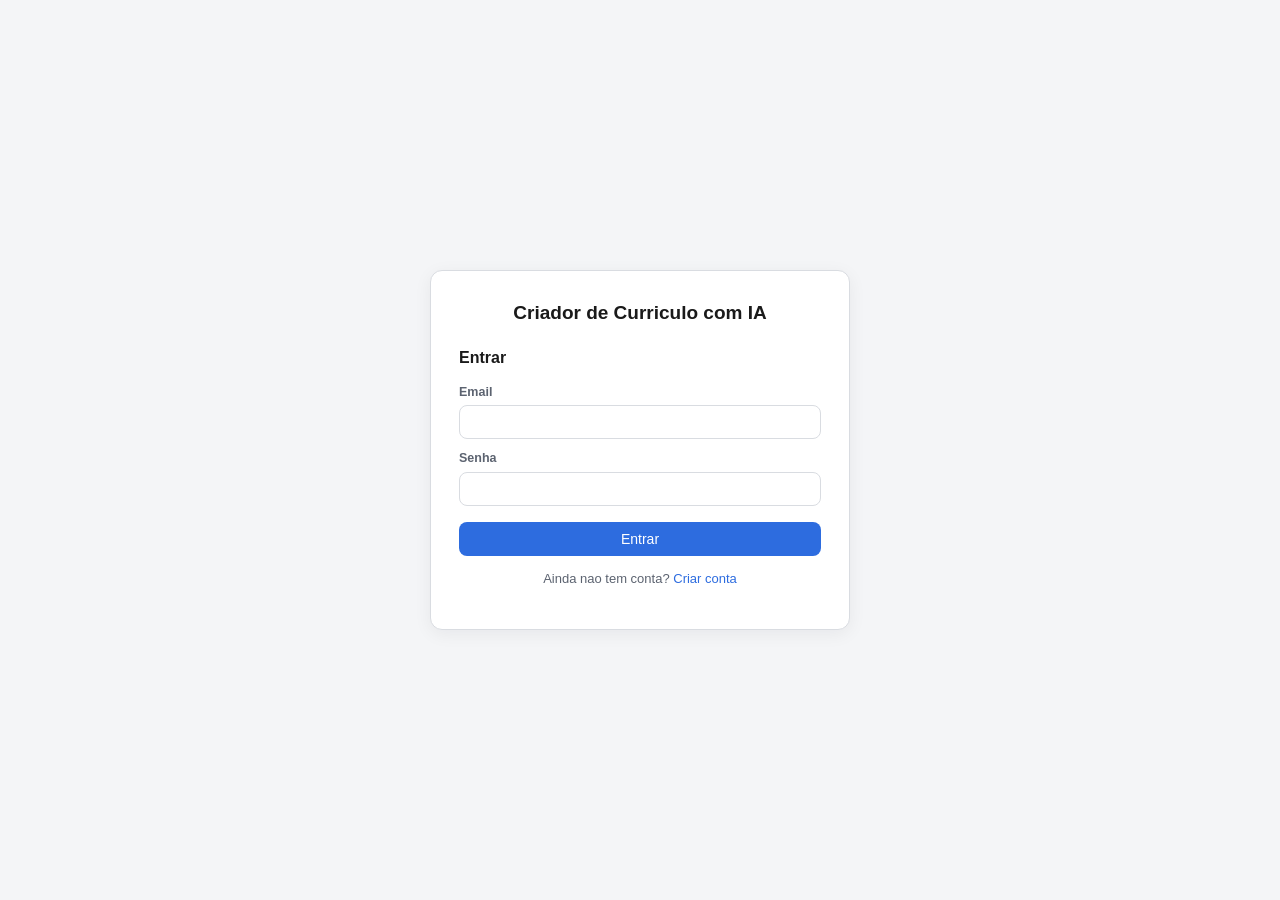
==== frontend/index.html @ e529e955 "Implementa IA para sugestão de textos e categorias e cria frontend" ====
<!DOCTYPE html>
<html lang="pt-BR">
<head>
<meta charset="utf-8">
<meta name="viewport" content="width=device-width, initial-scale=1">
<title>Criador de Curriculo com IA</title>
<link rel="stylesheet" href="style.css">
</head>
<body>

<!-- ===================== TELA DE LOGIN / REGISTRO ===================== -->
<div id="tela-auth" class="tela-auth">
  <div class="cartao-auth">
    <h1>Criador de Curriculo com IA</h1>

    <div id="auth-erro" class="mensagem-erro" hidden></div>

    <form id="form-login">
      <h2>Entrar</h2>
      <label>Email
        <input type="email" id="login-email" required autocomplete="username">
      </label>
      <label>Senha
        <input type="password" id="login-senha" required autocomplete="current-password">
      </label>
      <button type="submit">Entrar</button>
      <p class="troca-form">Ainda nao tem conta? <a href="#" id="ir-para-registro">Criar conta</a></p>
    </form>

    <form id="form-registro" hidden>
      <h2>Criar conta</h2>
      <label>Email
        <input type="email" id="registro-email" required autocomplete="username">
      </label>
      <label>Senha (minimo 6 caracteres)
        <input type="password" id="registro-senha" required minlength="6" autocomplete="new-password">
      </label>
      <button type="submit">Criar conta</button>
      <p class="troca-form">Ja tem conta? <a href="#" id="ir-para-login">Entrar</a></p>
    </form>
  </div>
</div>

<div id="toast" class="toast" hidden></div>

<script src="comum.js"></script>
<script src="login.js"></script>
</body>
</html>
---- frontend/style.css ----
:root {
  --cor-fundo: #f4f5f7;
  --cor-texto: #1a1a1a;
  --cor-texto-suave: #5c6370;
  --cor-borda: #d9dce1;
  --cor-primaria: #2d6cdf;
  --cor-primaria-escura: #1f52b0;
  --cor-perigo: #c0392b;
  --cor-sucesso: #1f8a4c;
  --cor-cartao: #ffffff;
  --raio: 8px;
  font-family: -apple-system, "Segoe UI", Roboto, Helvetica, Arial, sans-serif;
}

* {
  box-sizing: border-box;
}

body {
  margin: 0;
  background: var(--cor-fundo);
  color: var(--cor-texto);
  font-size: 14px;
  line-height: 1.45;
}

h1, h2, h3 {
  margin: 0 0 8px 0;
}

button {
  cursor: pointer;
  font-family: inherit;
  font-size: 14px;
  border-radius: var(--raio);
  border: 1px solid transparent;
  padding: 8px 14px;
  background: var(--cor-primaria);
  color: white;
  transition: background 0.15s ease;
}

button:hover {
  background: var(--cor-primaria-escura);
}

button:disabled {
  opacity: 0.6;
  cursor: not-allowed;
}

button.botao-secundario {
  background: white;
  color: var(--cor-texto);
  border: 1px solid var(--cor-borda);
}

button.botao-secundario:hover {
  background: #eef0f3;
}

button.botao-perigo {
  background: white;
  color: var(--cor-perigo);
  border: 1px solid #e6b6ae;
}

button.botao-perigo:hover {
  background: #fbeceb;
}

button.botao-ia {
  background: #6d3fc0;
}

button.botao-ia:hover {
  background: #572f9c;
}

button.botao-texto {
  background: none;
  border: none;
  color: var(--cor-primaria);
  padding: 4px 6px;
}

button.botao-texto:hover {
  background: #eaf1fc;
}

input, textarea, select {
  font-family: inherit;
  font-size: 14px;
  padding: 8px 10px;
  border: 1px solid var(--cor-borda);
  border-radius: var(--raio);
  width: 100%;
  background: white;
  color: var(--cor-texto);
}

input:focus, textarea:focus, select:focus {
  outline: 2px solid var(--cor-primaria);
  outline-offset: 1px;
}

label {
  display: block;
  font-size: 12.5px;
  font-weight: 600;
  color: var(--cor-texto-suave);
  margin-bottom: 10px;
}

label > input, label > textarea, label > select {
  margin-top: 4px;
  font-weight: normal;
  color: var(--cor-texto);
}

.campo-ajuda {
  font-size: 11px;
  color: var(--cor-texto-suave);
  font-weight: 400;
  margin-top: 3px;
}

textarea {
  resize: vertical;
}

.mensagem-erro {
  background: #fbeceb;
  color: var(--cor-perigo);
  border: 1px solid #e6b6ae;
  border-radius: var(--raio);
  padding: 8px 10px;
  font-size: 13px;
  margin-bottom: 12px;
}

.mensagem-ok {
  background: #eafaf0;
  color: var(--cor-sucesso);
  border: 1px solid #b7e3c6;
  border-radius: var(--raio);
  padding: 8px 10px;
  font-size: 13px;
  margin-bottom: 12px;
}

/* ---------- tela de autenticacao ---------- */

.tela-auth {
  min-height: 100vh;
  display: flex;
  align-items: center;
  justify-content: center;
  padding: 24px;
}

.cartao-auth {
  background: var(--cor-cartao);
  border: 1px solid var(--cor-borda);
  border-radius: 12px;
  padding: 28px;
  width: 100%;
  max-width: 420px;
  box-shadow: 0 4px 18px rgba(20, 24, 33, 0.06);
}

.cartao-auth h1 {
  font-size: 19px;
  text-align: center;
  margin-bottom: 20px;
}

.cartao-auth h2 {
  font-size: 16px;
  margin-bottom: 14px;
}

.cartao-auth button[type="submit"] {
  width: 100%;
  margin-top: 6px;
}

.troca-form {
  text-align: center;
  font-size: 13px;
  color: var(--cor-texto-suave);
  margin-top: 14px;
}

.troca-form a {
  color: var(--cor-primaria);
  text-decoration: none;
}

.texto-ajuda {
  font-size: 13px;
  color: var(--cor-texto-suave);
  margin-bottom: 16px;
}

.container-criar-curriculo {
  min-height: calc(100vh - 56px);
  display: flex;
  align-items: center;
  justify-content: center;
  padding: 24px;
}

.container-criar-curriculo .cartao-auth {
  max-width: 520px;
}

/* ---------- topo do app ---------- */

.topo {
  height: 56px;
  background: var(--cor-cartao);
  border-bottom: 1px solid var(--cor-borda);
  display: flex;
  align-items: center;
  justify-content: space-between;
  padding: 0 20px;
  position: sticky;
  top: 0;
  z-index: 20;
}

.topo-titulo {
  font-weight: 700;
  font-size: 15px;
}

.topo-acoes {
  display: flex;
  align-items: center;
  gap: 10px;
}

.topo-email {
  font-size: 13px;
  color: var(--cor-texto-suave);
  margin-right: 6px;
}

/* ---------- builder: layout de duas colunas ---------- */

.builder {
  display: grid;
  grid-template-columns: minmax(360px, 480px) 1fr;
  gap: 0;
  align-items: start;
  min-height: calc(100vh - 56px);
}

.coluna-editor {
  padding: 20px;
  overflow-y: auto;
  max-height: calc(100vh - 56px);
}

.coluna-preview {
  position: sticky;
  top: 56px;
  height: calc(100vh - 56px);
  background: #e7e9ed;
  display: flex;
  flex-direction: column;
  align-items: center;
  padding: 20px;
  overflow-y: auto;
}

.preview-cabecalho {
  width: 100%;
  max-width: 720px;
  display: flex;
  justify-content: space-between;
  align-items: baseline;
  margin-bottom: 10px;
  font-size: 13px;
  font-weight: 700;
  color: var(--cor-texto-suave);
}

.preview-info {
  font-weight: 400;
  font-size: 12px;
}

.pagina-preview {
  background: white;
  width: 100%;
  max-width: 720px;
  min-height: 960px;
  box-shadow: 0 4px 20px rgba(20, 24, 33, 0.12);
  padding: 48px 44px;
  font-family: Helvetica, Arial, sans-serif;
  color: #1a1a1a;
}

.pagina-preview h1.prev-nome {
  font-size: 26px;
  margin: 0 0 6px 0;
}

.pagina-preview p.prev-contato {
  font-size: 12.5px;
  margin: 2px 0;
  color: #1a1a1a;
}

.pagina-preview p.prev-contato a {
  color: #1a1a1a;
}

.pagina-preview hr {
  border: none;
  border-top: 1px solid #333;
  margin: 12px 0 14px 0;
}

.pagina-preview h2 {
  font-size: 14px;
  border-bottom: 1px solid #333;
  padding-bottom: 3px;
  margin-top: 20px;
  margin-bottom: 8px;
  letter-spacing: 0.3px;
}

.pagina-preview .prev-item-titulo {
  font-weight: bold;
  margin: 0;
  font-size: 13.5px;
}

.pagina-preview .prev-item-subtitulo {
  font-style: italic;
  font-size: 12px;
  color: #333;
  margin: 0 0 6px 0;
}

.pagina-preview ul {
  margin-top: 2px;
  margin-bottom: 10px;
  padding-left: 18px;
  font-size: 13px;
}

.pagina-preview li {
  margin-bottom: 3px;
}

.pagina-preview p.prev-paragrafo {
  margin: 2px 0 8px 0;
  font-size: 13px;
  white-space: pre-wrap;
}

.pagina-preview p.prev-habilidade-linha {
  margin: 0 0 4px 0;
  font-size: 13px;
}

.preview-vazio {
  color: var(--cor-texto-suave);
  font-size: 13px;
  font-style: italic;
}

/* ---------- secoes do editor (acordeao) ---------- */

.secao {
  background: var(--cor-cartao);
  border: 1px solid var(--cor-borda);
  border-radius: var(--raio);
  margin-bottom: 14px;
  overflow: hidden;
}

.secao-cabecalho {
  display: flex;
  align-items: center;
  justify-content: space-between;
  padding: 12px 16px;
  cursor: pointer;
  user-select: none;
}

.secao-cabecalho:hover {
  background: #f7f8fa;
}

.secao-titulo {
  font-weight: 700;
  font-size: 14px;
  display: flex;
  align-items: center;
  gap: 8px;
}

.secao-contagem {
  background: #eef0f3;
  color: var(--cor-texto-suave);
  border-radius: 999px;
  font-size: 11.5px;
  padding: 1px 8px;
  font-weight: 600;
}

.secao-seta {
  font-size: 12px;
  color: var(--cor-texto-suave);
  transition: transform 0.15s ease;
}

.secao.aberta .secao-seta {
  transform: rotate(90deg);
}

.secao-corpo {
  padding: 0 16px 16px 16px;
  border-top: 1px solid var(--cor-borda);
}

.secao:not(.aberta) .secao-corpo {
  display: none;
}

.secao-corpo {
  padding-top: 14px;
}

/* dados pessoais: salvar */
.linha-acoes {
  display: flex;
  gap: 8px;
  align-items: center;
  margin-top: 8px;
}

/* itens de lista dentro de uma secao */
.item-lista {
  border: 1px solid var(--cor-borda);
  border-radius: var(--raio);
  padding: 12px;
  margin-bottom: 10px;
  background: #fafbfc;
}

.item-lista-topo {
  display: flex;
  justify-content: space-between;
  align-items: flex-start;
  gap: 8px;
  margin-bottom: 6px;
}

.item-lista-resumo {
  font-size: 13px;
}

.item-lista-resumo strong {
  display: block;
  font-size: 13.5px;
}

.item-lista-resumo span {
  color: var(--cor-texto-suave);
  font-size: 12px;
}

.item-lista-acoes {
  display: flex;
  gap: 4px;
  flex-shrink: 0;
}

.item-lista-form {
  margin-top: 10px;
  padding-top: 10px;
  border-top: 1px dashed var(--cor-borda);
}

.linha-dupla {
  display: grid;
  grid-template-columns: 1fr 1fr;
  gap: 10px;
}

.form-novo-item {
  border-top: 1px dashed var(--cor-borda);
  padding-top: 14px;
  margin-top: 4px;
}

.form-novo-item summary,
.chip-categoria {
  font-size: 12px;
}

.chip-categoria {
  display: inline-block;
  background: #eaf1fc;
  color: var(--cor-primaria-escura);
  border-radius: 999px;
  padding: 1px 8px;
  margin-left: 6px;
}

.chip-sem-categoria {
  display: inline-block;
  background: #fff4e5;
  color: #a15c00;
  border-radius: 999px;
  padding: 1px 8px;
  margin-left: 6px;
}

.sugestao-ia {
  background: #f4f0fb;
  border: 1px solid #d9caf0;
  border-radius: var(--raio);
  padding: 10px;
  margin-top: 8px;
  font-size: 13px;
}

.sugestao-ia-texto {
  white-space: pre-wrap;
  margin-bottom: 8px;
}

.sugestao-ia-acoes {
  display: flex;
  gap: 8px;
}

.lista-sugestoes-categoria {
  margin-top: 8px;
  display: flex;
  flex-direction: column;
  gap: 6px;
}

.sugestao-categoria-linha {
  display: flex;
  align-items: center;
  justify-content: space-between;
  background: #f4f0fb;
  border: 1px solid #d9caf0;
  border-radius: var(--raio);
  padding: 6px 10px;
  font-size: 13px;
}

/* toast */
.toast {
  position: fixed;
  bottom: 20px;
  left: 50%;
  transform: translateX(-50%);
  background: #1a1a1a;
  color: white;
  padding: 10px 18px;
  border-radius: 999px;
  font-size: 13px;
  z-index: 100;
  box-shadow: 0 4px 14px rgba(0,0,0,0.25);
}

.toast.erro {
  background: var(--cor-perigo);
}

@media (max-width: 900px) {
  .builder {
    grid-template-columns: 1fr;
  }
  .coluna-editor, .coluna-preview {
    max-height: none;
    position: static;
  }
  .coluna-preview {
    height: auto;
  }
}
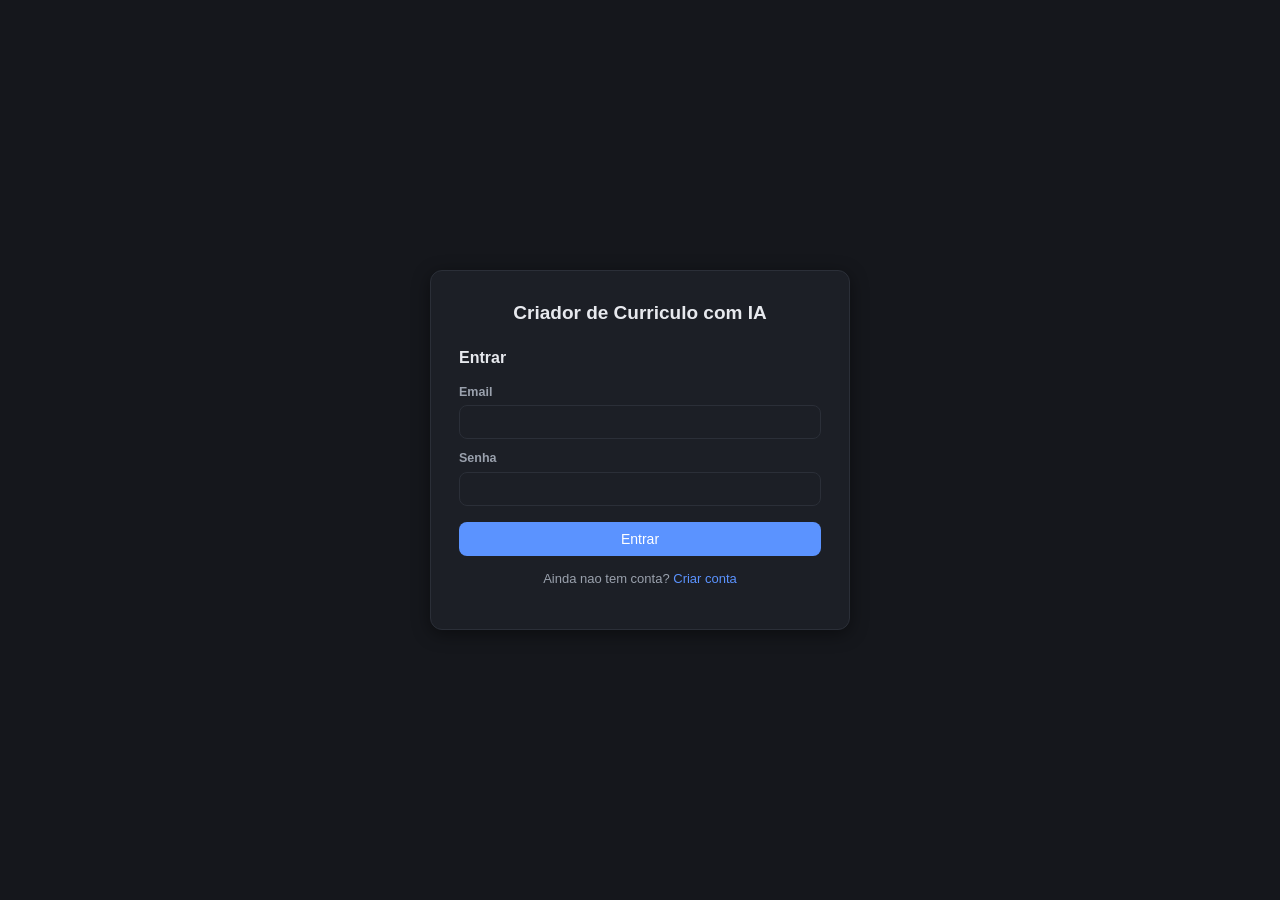
==== commit f174513f: "Adiciona icone da aba e tema escuro na interface (preview do curriculo continua branco)" ====
--- a/frontend/index.html
+++ b/frontend/index.html
@@ -4,6 +4,7 @@
 <meta charset="utf-8">
 <meta name="viewport" content="width=device-width, initial-scale=1">
 <title>Criador de Curriculo com IA</title>
+<link rel="icon" type="image/svg+xml" href="favicon.svg">
 <link rel="stylesheet" href="style.css">
 </head>
 <body>
--- a/frontend/style.css
+++ b/frontend/style.css
@@ -1,13 +1,14 @@
 :root {
-  --cor-fundo: #f4f5f7;
-  --cor-texto: #1a1a1a;
-  --cor-texto-suave: #5c6370;
-  --cor-borda: #d9dce1;
-  --cor-primaria: #2d6cdf;
-  --cor-primaria-escura: #1f52b0;
-  --cor-perigo: #c0392b;
-  --cor-sucesso: #1f8a4c;
-  --cor-cartao: #ffffff;
+  color-scheme: dark;
+  --cor-fundo: #15171c;
+  --cor-texto: #e7e9ee;
+  --cor-texto-suave: #9aa1ad;
+  --cor-borda: #2b2f38;
+  --cor-primaria: #5b93ff;
+  --cor-primaria-escura: #3b6bd6;
+  --cor-perigo: #e2685c;
+  --cor-sucesso: #33c17a;
+  --cor-cartao: #1c1f26;
   --raio: 8px;
   font-family: -apple-system, "Segoe UI", Roboto, Helvetica, Arial, sans-serif;
 }
@@ -50,23 +51,23 @@
 }
 
 button.botao-secundario {
-  background: white;
+  background: var(--cor-cartao);
   color: var(--cor-texto);
   border: 1px solid var(--cor-borda);
 }
 
 button.botao-secundario:hover {
-  background: #eef0f3;
+  background: #262a33;
 }
 
 button.botao-perigo {
-  background: white;
+  background: var(--cor-cartao);
   color: var(--cor-perigo);
-  border: 1px solid #e6b6ae;
+  border: 1px solid #5a332e;
 }
 
 button.botao-perigo:hover {
-  background: #fbeceb;
+  background: #3a201d;
 }
 
 button.botao-ia {
@@ -85,7 +86,7 @@
 }
 
 button.botao-texto:hover {
-  background: #eaf1fc;
+  background: rgba(91, 147, 255, 0.14);
 }
 
 input, textarea, select {
@@ -95,7 +96,7 @@
   border: 1px solid var(--cor-borda);
   border-radius: var(--raio);
   width: 100%;
-  background: white;
+  background: var(--cor-cartao);
   color: var(--cor-texto);
 }
 
@@ -130,9 +131,9 @@
 }
 
 .mensagem-erro {
-  background: #fbeceb;
+  background: #3a201d;
   color: var(--cor-perigo);
-  border: 1px solid #e6b6ae;
+  border: 1px solid #5a332e;
   border-radius: var(--raio);
   padding: 8px 10px;
   font-size: 13px;
@@ -140,9 +141,9 @@
 }
 
 .mensagem-ok {
-  background: #eafaf0;
+  background: #163826;
   color: var(--cor-sucesso);
-  border: 1px solid #b7e3c6;
+  border: 1px solid #275c3f;
   border-radius: var(--raio);
   padding: 8px 10px;
   font-size: 13px;
@@ -166,7 +167,7 @@
   padding: 28px;
   width: 100%;
   max-width: 420px;
-  box-shadow: 0 4px 18px rgba(20, 24, 33, 0.06);
+  box-shadow: 0 4px 18px rgba(0, 0, 0, 0.45);
 }
 
 .cartao-auth h1 {
@@ -267,7 +268,7 @@
   position: sticky;
   top: 56px;
   height: calc(100vh - 56px);
-  background: #e7e9ed;
+  background: #0c0d10;
   display: flex;
   flex-direction: column;
   align-items: center;
@@ -394,7 +395,7 @@
 }
 
 .secao-cabecalho:hover {
-  background: #f7f8fa;
+  background: #21242c;
 }
 
 .secao-titulo {
@@ -406,7 +407,7 @@
 }
 
 .secao-contagem {
-  background: #eef0f3;
+  background: #262a33;
   color: var(--cor-texto-suave);
   border-radius: 999px;
   font-size: 11.5px;
@@ -451,7 +452,7 @@
   border-radius: var(--raio);
   padding: 12px;
   margin-bottom: 10px;
-  background: #fafbfc;
+  background: #171a20;
 }
 
 .item-lista-topo {
@@ -507,8 +508,8 @@
 
 .chip-categoria {
   display: inline-block;
-  background: #eaf1fc;
-  color: var(--cor-primaria-escura);
+  background: #1c2a40;
+  color: var(--cor-primaria);
   border-radius: 999px;
   padding: 1px 8px;
   margin-left: 6px;
@@ -516,8 +517,8 @@
 
 .chip-sem-categoria {
   display: inline-block;
-  background: #fff4e5;
-  color: #a15c00;
+  background: #3a2a10;
+  color: #e0a545;
   border-radius: 999px;
   padding: 1px 8px;
   margin-left: 6px;
@@ -553,8 +554,8 @@
   display: flex;
   align-items: center;
   justify-content: space-between;
-  background: #f4f0fb;
-  border: 1px solid #d9caf0;
+  background: #241f33;
+  border: 1px solid #4a3d6b;
   border-radius: var(--raio);
   padding: 6px 10px;
   font-size: 13px;
@@ -566,7 +567,7 @@
   bottom: 20px;
   left: 50%;
   transform: translateX(-50%);
-  background: #1a1a1a;
+  background: #2a2d35;
   color: white;
   padding: 10px 18px;
   border-radius: 999px;
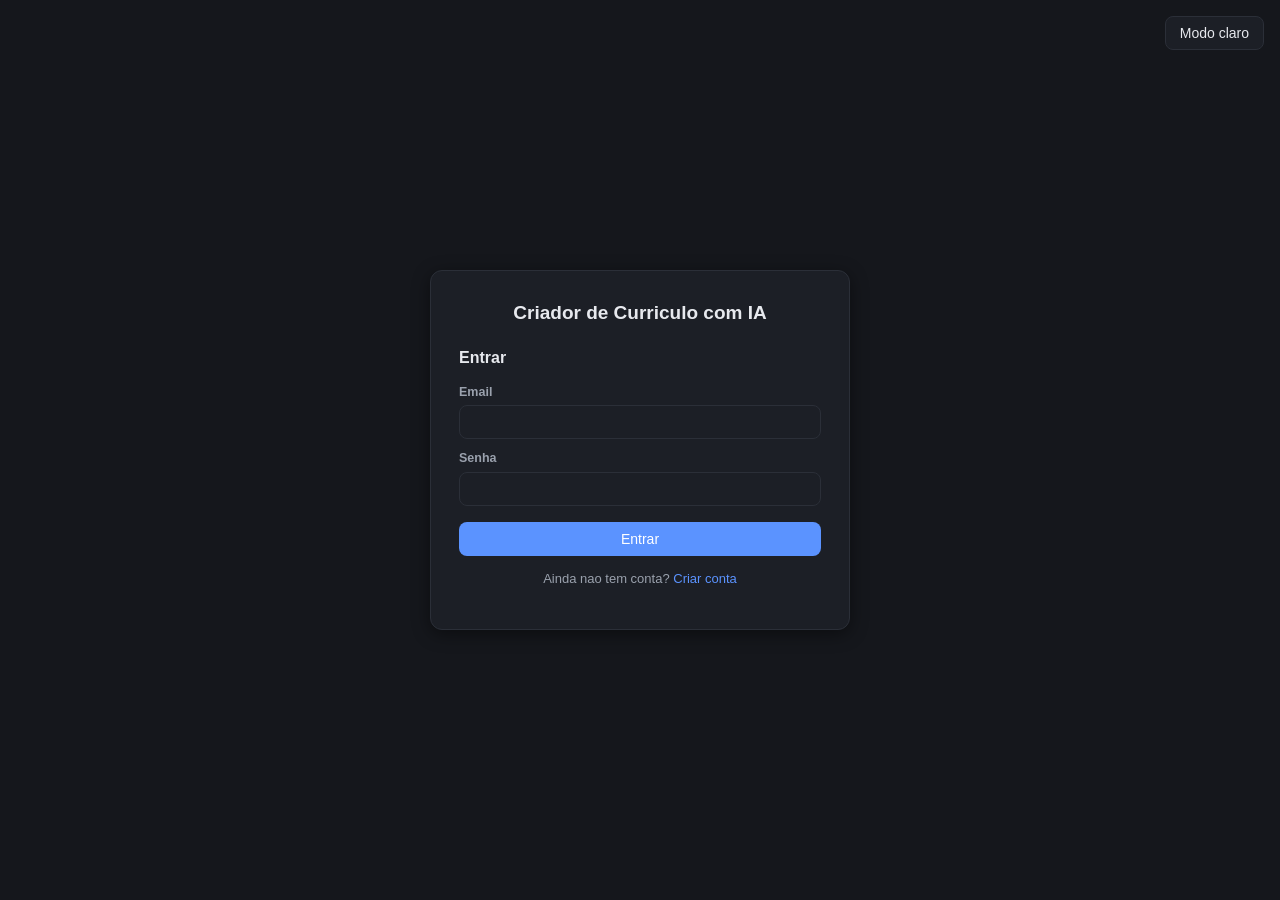
==== commit fd512561: "Adiciona tema claro e escuro" ====
--- a/frontend/index.html
+++ b/frontend/index.html
@@ -9,7 +9,8 @@
 </head>
 <body>
 
-<!-- ===================== TELA DE LOGIN / REGISTRO ===================== -->
+<button id="botao-tema" class="botao-secundario botao-tema-flutuante">Modo claro</button>
+
 <div id="tela-auth" class="tela-auth">
   <div class="cartao-auth">
     <h1>Criador de Curriculo com IA</h1>
--- a/frontend/style.css
+++ b/frontend/style.css
@@ -9,8 +9,25 @@
   --cor-perigo: #e2685c;
   --cor-sucesso: #33c17a;
   --cor-cartao: #1c1f26;
+  --cor-relevo: #23262f;
+  --cor-preview-fundo: #0c0d10;
   --raio: 8px;
   font-family: -apple-system, "Segoe UI", Roboto, Helvetica, Arial, sans-serif;
+}
+
+:root[data-tema="claro"] {
+  color-scheme: light;
+  --cor-fundo: #f4f5f7;
+  --cor-texto: #1a1d23;
+  --cor-texto-suave: #5b6270;
+  --cor-borda: #d8dbe1;
+  --cor-primaria: #2d6cdf;
+  --cor-primaria-escura: #1f4fb0;
+  --cor-perigo: #c0392b;
+  --cor-sucesso: #1f8a4c;
+  --cor-cartao: #ffffff;
+  --cor-relevo: #edeff2;
+  --cor-preview-fundo: #e7e9ed;
 }
 
 * {
@@ -57,7 +74,7 @@
 }
 
 button.botao-secundario:hover {
-  background: #262a33;
+  background: var(--cor-relevo);
 }
 
 button.botao-perigo {
@@ -149,8 +166,6 @@
   font-size: 13px;
   margin-bottom: 12px;
 }
-
-/* ---------- tela de autenticacao ---------- */
 
 .tela-auth {
   min-height: 100vh;
@@ -216,8 +231,6 @@
   max-width: 520px;
 }
 
-/* ---------- topo do app ---------- */
-
 .topo {
   height: 56px;
   background: var(--cor-cartao);
@@ -242,13 +255,18 @@
   gap: 10px;
 }
 
+.botao-tema-flutuante {
+  position: fixed;
+  top: 16px;
+  right: 16px;
+  z-index: 30;
+}
+
 .topo-email {
   font-size: 13px;
   color: var(--cor-texto-suave);
   margin-right: 6px;
 }
-
-/* ---------- builder: layout de duas colunas ---------- */
 
 .builder {
   display: grid;
@@ -268,7 +286,7 @@
   position: sticky;
   top: 56px;
   height: calc(100vh - 56px);
-  background: #0c0d10;
+  background: var(--cor-preview-fundo);
   display: flex;
   flex-direction: column;
   align-items: center;
@@ -298,6 +316,7 @@
   width: 100%;
   max-width: 720px;
   min-height: 960px;
+  flex-shrink: 0;
   box-shadow: 0 4px 20px rgba(20, 24, 33, 0.12);
   padding: 48px 44px;
   font-family: Helvetica, Arial, sans-serif;
@@ -375,8 +394,6 @@
   font-style: italic;
 }
 
-/* ---------- secoes do editor (acordeao) ---------- */
-
 .secao {
   background: var(--cor-cartao);
   border: 1px solid var(--cor-borda);
@@ -395,7 +412,7 @@
 }
 
 .secao-cabecalho:hover {
-  background: #21242c;
+  background: var(--cor-relevo);
 }
 
 .secao-titulo {
@@ -407,7 +424,7 @@
 }
 
 .secao-contagem {
-  background: #262a33;
+  background: var(--cor-relevo);
   color: var(--cor-texto-suave);
   border-radius: 999px;
   font-size: 11.5px;
@@ -438,7 +455,6 @@
   padding-top: 14px;
 }
 
-/* dados pessoais: salvar */
 .linha-acoes {
   display: flex;
   gap: 8px;
@@ -446,13 +462,12 @@
   margin-top: 8px;
 }
 
-/* itens de lista dentro de uma secao */
 .item-lista {
   border: 1px solid var(--cor-borda);
   border-radius: var(--raio);
   padding: 12px;
   margin-bottom: 10px;
-  background: #171a20;
+  background: var(--cor-relevo);
 }
 
 .item-lista-topo {
@@ -561,7 +576,6 @@
   font-size: 13px;
 }
 
-/* toast */
 .toast {
   position: fixed;
   bottom: 20px;
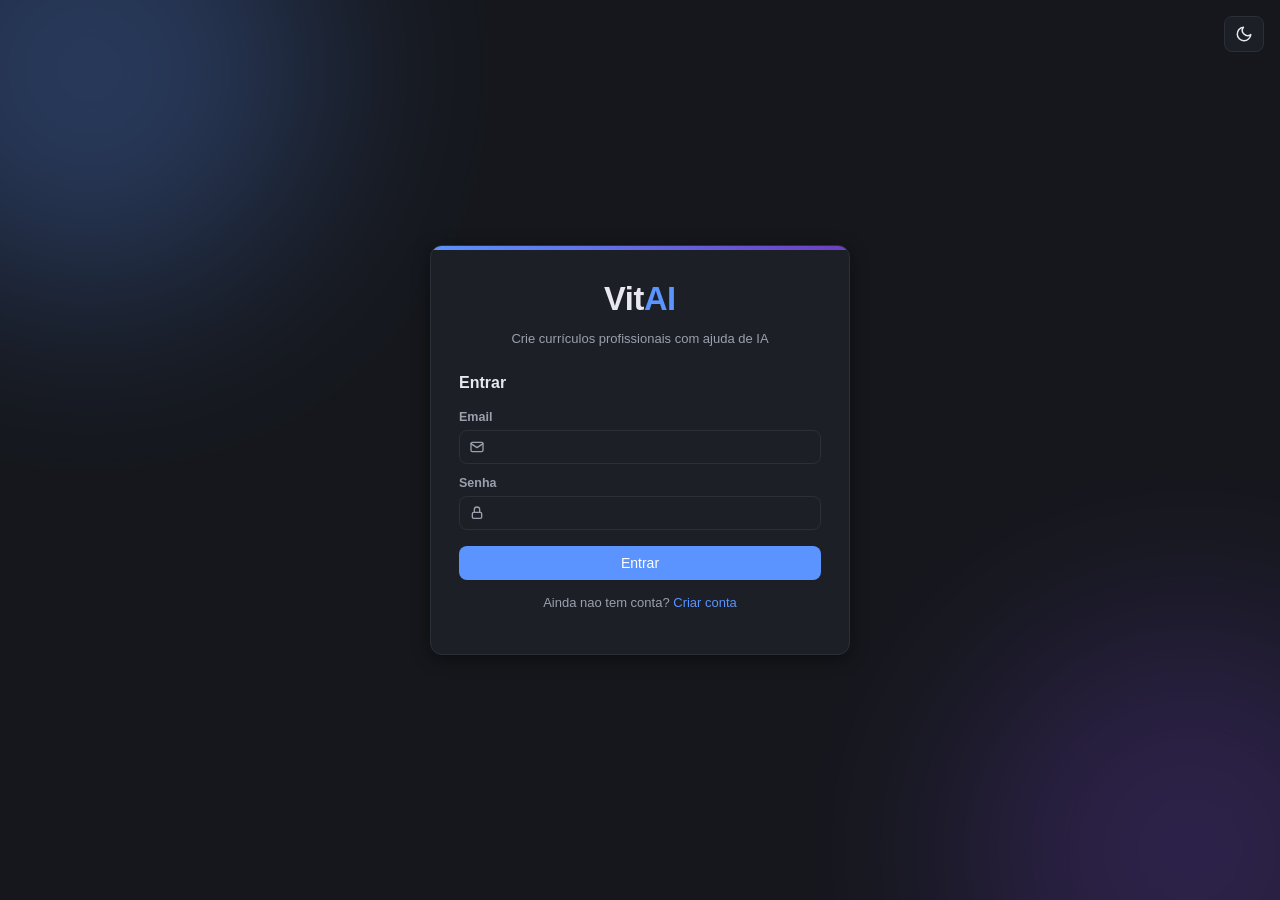
==== commit af6b2ef5: "Reformulação frontend" ====
--- a/frontend/index.html
+++ b/frontend/index.html
@@ -3,27 +3,41 @@
 <head>
 <meta charset="utf-8">
 <meta name="viewport" content="width=device-width, initial-scale=1">
-<title>Criador de Curriculo com IA</title>
+<title>VitAI</title>
 <link rel="icon" type="image/svg+xml" href="favicon.svg">
 <link rel="stylesheet" href="style.css">
 </head>
 <body>
 
-<button id="botao-tema" class="botao-secundario botao-tema-flutuante">Modo claro</button>
+<button id="botao-tema" class="botao-secundario botao-tema-flutuante">
+  <svg class="icone-tema icone-sol" viewBox="0 0 24 24" fill="none" stroke="currentColor" stroke-width="2" stroke-linecap="round" stroke-linejoin="round"><circle cx="12" cy="12" r="4"></circle><line x1="12" y1="2" x2="12" y2="4"></line><line x1="12" y1="20" x2="12" y2="22"></line><line x1="4.93" y1="4.93" x2="6.34" y2="6.34"></line><line x1="17.66" y1="17.66" x2="19.07" y2="19.07"></line><line x1="2" y1="12" x2="4" y2="12"></line><line x1="20" y1="12" x2="22" y2="12"></line><line x1="4.93" y1="19.07" x2="6.34" y2="17.66"></line><line x1="17.66" y1="6.34" x2="19.07" y2="4.93"></line></svg>
+  <svg class="icone-tema icone-lua" viewBox="0 0 24 24" fill="none" stroke="currentColor" stroke-width="2" stroke-linecap="round" stroke-linejoin="round"><path d="M21 12.79A9 9 0 1 1 11.21 3 7 7 0 0 0 21 12.79z"></path></svg>
+</button>
 
 <div id="tela-auth" class="tela-auth">
   <div class="cartao-auth">
-    <h1>Criador de Curriculo com IA</h1>
+    <div class="cabecalho-auth">
+      <svg class="logo-vitai" viewBox="0 0 113 62" xmlns="http://www.w3.org/2000/svg" role="img" aria-label="VitAI">
+        <text x="8" y="49" font-family="-apple-system, 'Segoe UI', Roboto, Helvetica, Arial, sans-serif" font-size="44" font-weight="800" letter-spacing="-0.5"><tspan fill="var(--cor-texto)">Vit</tspan><tspan fill="var(--cor-primaria)">AI</tspan></text>
+      </svg>
+      <p class="subtitulo-auth">Crie currículos profissionais com ajuda de IA</p>
+    </div>
 
     <div id="auth-erro" class="mensagem-erro" hidden></div>
 
     <form id="form-login">
       <h2>Entrar</h2>
       <label>Email
-        <input type="email" id="login-email" required autocomplete="username">
+        <div class="campo-com-icone">
+          <svg class="icone-campo" viewBox="0 0 24 24" fill="none" stroke="currentColor" stroke-width="2" stroke-linecap="round" stroke-linejoin="round"><rect x="3" y="5" width="18" height="14" rx="2"></rect><path d="M3 7l9 6 9-6"></path></svg>
+          <input type="email" id="login-email" required autocomplete="username">
+        </div>
       </label>
       <label>Senha
-        <input type="password" id="login-senha" required autocomplete="current-password">
+        <div class="campo-com-icone">
+          <svg class="icone-campo" viewBox="0 0 24 24" fill="none" stroke="currentColor" stroke-width="2" stroke-linecap="round" stroke-linejoin="round"><rect x="5" y="11" width="14" height="9" rx="2"></rect><path d="M8 11V7a4 4 0 0 1 8 0v4"></path></svg>
+          <input type="password" id="login-senha" required autocomplete="current-password">
+        </div>
       </label>
       <button type="submit">Entrar</button>
       <p class="troca-form">Ainda nao tem conta? <a href="#" id="ir-para-registro">Criar conta</a></p>
@@ -32,10 +46,16 @@
     <form id="form-registro" hidden>
       <h2>Criar conta</h2>
       <label>Email
-        <input type="email" id="registro-email" required autocomplete="username">
+        <div class="campo-com-icone">
+          <svg class="icone-campo" viewBox="0 0 24 24" fill="none" stroke="currentColor" stroke-width="2" stroke-linecap="round" stroke-linejoin="round"><rect x="3" y="5" width="18" height="14" rx="2"></rect><path d="M3 7l9 6 9-6"></path></svg>
+          <input type="email" id="registro-email" required autocomplete="username">
+        </div>
       </label>
       <label>Senha (minimo 6 caracteres)
-        <input type="password" id="registro-senha" required minlength="6" autocomplete="new-password">
+        <div class="campo-com-icone">
+          <svg class="icone-campo" viewBox="0 0 24 24" fill="none" stroke="currentColor" stroke-width="2" stroke-linecap="round" stroke-linejoin="round"><rect x="5" y="11" width="14" height="9" rx="2"></rect><path d="M8 11V7a4 4 0 0 1 8 0v4"></path></svg>
+          <input type="password" id="registro-senha" required minlength="6" autocomplete="new-password">
+        </div>
       </label>
       <button type="submit">Criar conta</button>
       <p class="troca-form">Ja tem conta? <a href="#" id="ir-para-login">Entrar</a></p>
--- a/frontend/style.css
+++ b/frontend/style.css
@@ -173,6 +173,33 @@
   align-items: center;
   justify-content: center;
   padding: 24px;
+  position: relative;
+  overflow: hidden;
+}
+
+.tela-auth::before,
+.tela-auth::after {
+  content: "";
+  position: absolute;
+  width: 460px;
+  height: 460px;
+  border-radius: 50%;
+  filter: blur(100px);
+  opacity: 0.28;
+  pointer-events: none;
+  z-index: 0;
+}
+
+.tela-auth::before {
+  background: var(--cor-primaria);
+  top: -160px;
+  left: -140px;
+}
+
+.tela-auth::after {
+  background: #6d3fc0;
+  bottom: -180px;
+  right: -140px;
 }
 
 .cartao-auth {
@@ -183,12 +210,63 @@
   width: 100%;
   max-width: 420px;
   box-shadow: 0 4px 18px rgba(0, 0, 0, 0.45);
+  position: relative;
+  z-index: 1;
+  overflow: hidden;
+}
+
+.cartao-auth::before {
+  content: "";
+  position: absolute;
+  top: 0;
+  left: 0;
+  right: 0;
+  height: 4px;
+  background: linear-gradient(90deg, var(--cor-primaria), #6d3fc0);
 }
 
 .cartao-auth h1 {
   font-size: 19px;
   text-align: center;
   margin-bottom: 20px;
+}
+
+.cabecalho-auth {
+  text-align: center;
+  margin-bottom: 22px;
+}
+
+.cabecalho-auth .logo-vitai {
+  height: 46px;
+  width: auto;
+  margin: 0 auto 10px auto;
+}
+
+.subtitulo-auth {
+  font-size: 13px;
+  color: var(--cor-texto-suave);
+  margin: 0;
+}
+
+.campo-com-icone {
+  position: relative;
+  margin-top: 4px;
+}
+
+.campo-com-icone .icone-campo {
+  position: absolute;
+  left: 10px;
+  top: 50%;
+  transform: translateY(-50%);
+  width: 16px;
+  height: 16px;
+  color: var(--cor-texto-suave);
+  pointer-events: none;
+}
+
+.campo-com-icone input {
+  padding-left: 34px;
+  margin-top: 0;
 }
 
 .cartao-auth h2 {
@@ -247,6 +325,17 @@
 .topo-titulo {
   font-weight: 700;
   font-size: 15px;
+  display: flex;
+  align-items: center;
+}
+
+.logo-vitai {
+  display: block;
+}
+
+.topo-titulo .logo-vitai {
+  height: 22px;
+  width: auto;
 }
 
 .topo-acoes {
@@ -260,6 +349,31 @@
   top: 16px;
   right: 16px;
   z-index: 30;
+}
+
+#botao-tema {
+  display: inline-flex;
+  align-items: center;
+  justify-content: center;
+  padding: 8px 10px;
+}
+
+.icone-tema {
+  width: 18px;
+  height: 18px;
+  display: none;
+}
+
+.icone-lua {
+  display: block;
+}
+
+:root[data-tema="claro"] .icone-sol {
+  display: block;
+}
+
+:root[data-tema="claro"] .icone-lua {
+  display: none;
 }
 
 .topo-email {
